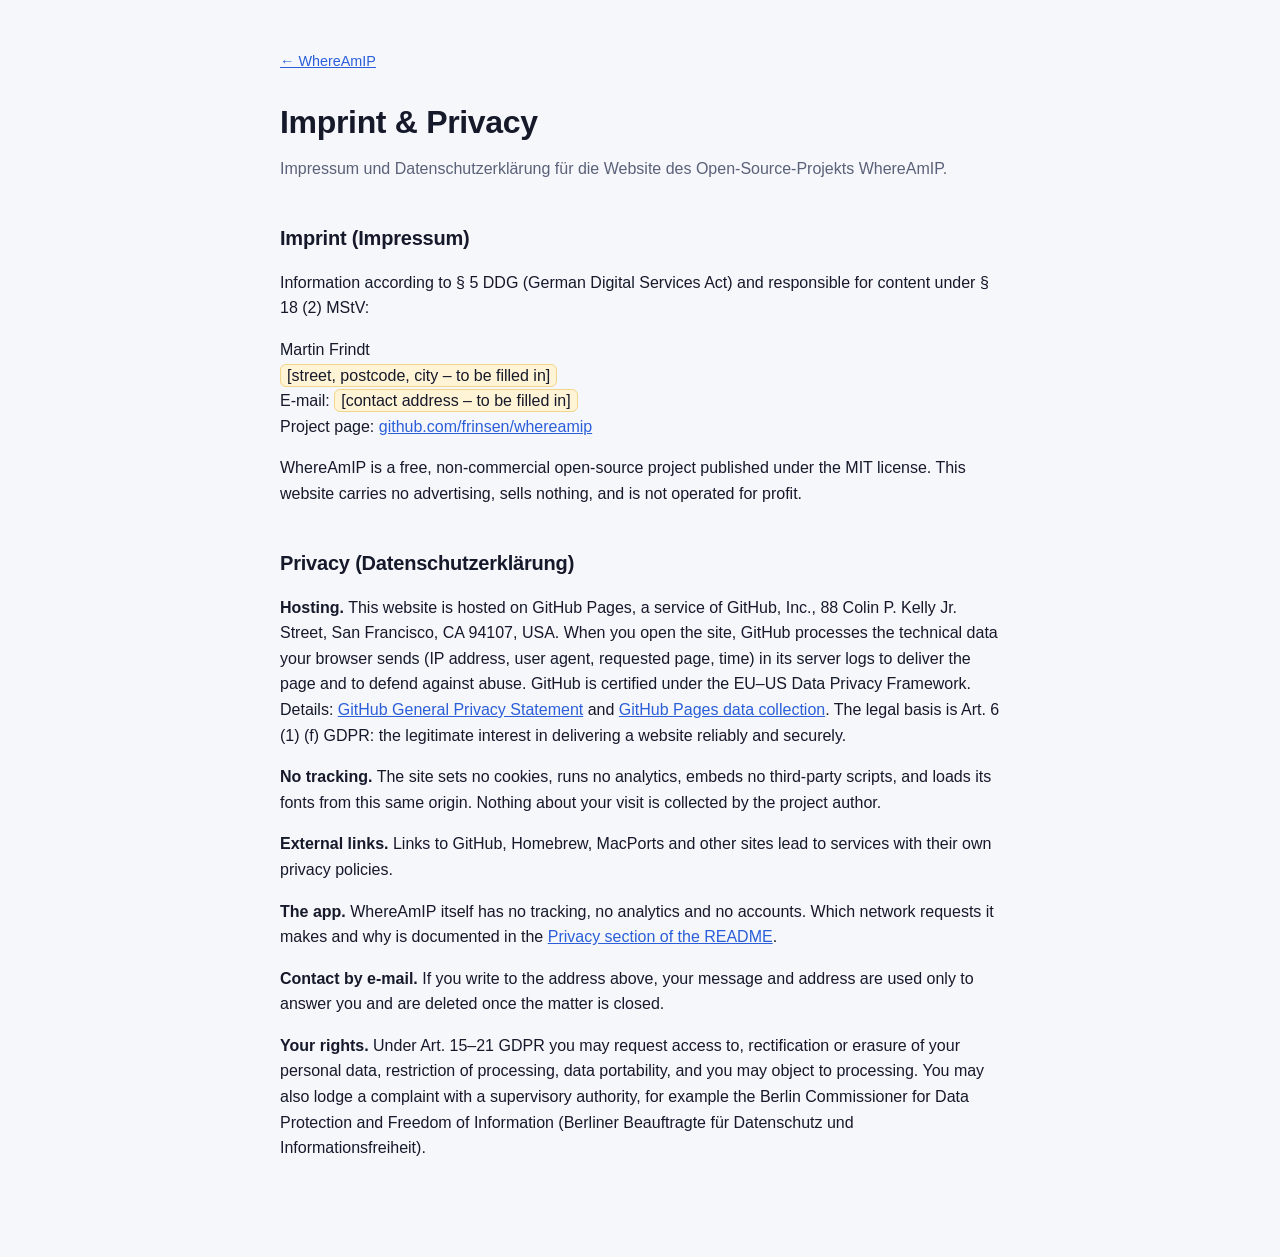
==== docs/legal.html @ 93d73229 "site + repo: visibility pass - fonts self-hosted (latin/latin-ext woff2, unicode-range lazy) — no mo" ====
<!doctype html>
<html lang="en">
<head>
<meta charset="utf-8">
<meta name="viewport" content="width=device-width, initial-scale=1">
<title>WhereAmIP – Imprint & Privacy</title>
<meta name="robots" content="noindex,follow">
<link rel="canonical" href="https://frinsen.github.io/whereamip/legal.html">
<link rel="icon" type="image/png" href="icon-256.png">
<link rel="stylesheet" href="fonts/fonts.css">
<style>
:root{color-scheme:light}
body{margin:0;background:#f6f7fb;color:#15192a;font:16px/1.6 "IBM Plex Sans",-apple-system,BlinkMacSystemFont,"Segoe UI",sans-serif}
main{max-width:720px;margin:0 auto;padding:48px 24px 80px}
h1,h2{font-family:Manrope,-apple-system,sans-serif;letter-spacing:-.01em}
h1{font-size:2rem;margin:0 0 8px}
h2{font-size:1.25rem;margin:40px 0 8px}
.sub{color:#5a6178;margin:0 0 32px}
a{color:#2b5fd9}
.todo{background:#fff4d6;border:1px solid #f0d58a;border-radius:6px;padding:2px 6px}
.back{display:inline-block;margin-bottom:24px;font-size:.9rem}
</style>
</head>
<body>
<main>
<a class="back" href="./">&larr; WhereAmIP</a>
<h1>Imprint &amp; Privacy</h1>
<p class="sub">Impressum und Datenschutzerklärung für die Website des Open-Source-Projekts WhereAmIP.</p>

<h2>Imprint (Impressum)</h2>
<p>Information according to § 5 DDG (German Digital Services Act) and responsible for content under § 18 (2) MStV:</p>
<p>Martin Frindt<br>
<span class="todo">[street, postcode, city – to be filled in]</span><br>
E-mail: <span class="todo">[contact address – to be filled in]</span><br>
Project page: <a href="https://github.com/frinsen/whereamip">github.com/frinsen/whereamip</a></p>
<p>WhereAmIP is a free, non-commercial open-source project published under the MIT license. This website carries no advertising, sells nothing, and is not operated for profit.</p>

<h2>Privacy (Datenschutzerklärung)</h2>
<p><strong>Hosting.</strong> This website is hosted on GitHub Pages, a service of GitHub, Inc., 88 Colin P. Kelly Jr. Street, San Francisco, CA 94107, USA. When you open the site, GitHub processes the technical data your browser sends (IP address, user agent, requested page, time) in its server logs to deliver the page and to defend against abuse. GitHub is certified under the EU–US Data Privacy Framework. Details: <a href="https://docs.github.com/en/site-policy/privacy-policies/github-general-privacy-statement">GitHub General Privacy Statement</a> and <a href="https://docs.github.com/en/pages/getting-started-with-github-pages/about-github-pages#data-collection">GitHub Pages data collection</a>. The legal basis is Art. 6 (1) (f) GDPR: the legitimate interest in delivering a website reliably and securely.</p>
<p><strong>No tracking.</strong> The site sets no cookies, runs no analytics, embeds no third-party scripts, and loads its fonts from this same origin. Nothing about your visit is collected by the project author.</p>
<p><strong>External links.</strong> Links to GitHub, Homebrew, MacPorts and other sites lead to services with their own privacy policies.</p>
<p><strong>The app.</strong> WhereAmIP itself has no tracking, no analytics and no accounts. Which network requests it makes and why is documented in the <a href="https://github.com/frinsen/whereamip#privacy--your-data-stays-yours">Privacy section of the README</a>.</p>
<p><strong>Contact by e-mail.</strong> If you write to the address above, your message and address are used only to answer you and are deleted once the matter is closed.</p>
<p><strong>Your rights.</strong> Under Art. 15–21 GDPR you may request access to, rectification or erasure of your personal data, restriction of processing, data portability, and you may object to processing. You may also lodge a complaint with a supervisory authority, for example the Berlin Commissioner for Data Protection and Freedom of Information (Berliner Beauftragte für Datenschutz und Informationsfreiheit).</p>
</main>
</body>
</html>
---- docs/fonts/fonts.css ----
@font-face{font-family:'IBM Plex Mono';font-style:normal;font-weight:400;font-display:swap;src:url(fonts/IBMPlexMono-400-latin-ext.woff2) format('woff2');unicode-range:U+0100-02BA, U+02BD-02C5, U+02C7-02CC, U+02CE-02D7, U+02DD-02FF, U+0304, U+0308, U+0329, U+1D00-1DBF, U+1E00-1E9F, U+1EF2-1EFF, U+2020, U+20A0-20AB, U+20AD-20C0, U+2113, U+2C60-2C7F, U+A720-A7FF}
@font-face{font-family:'IBM Plex Mono';font-style:normal;font-weight:400;font-display:swap;src:url(fonts/IBMPlexMono-400-latin.woff2) format('woff2');unicode-range:U+0000-00FF, U+0131, U+0152-0153, U+02BB-02BC, U+02C6, U+02DA, U+02DC, U+0304, U+0308, U+0329, U+2000-206F, U+20AC, U+2122, U+2191, U+2193, U+2212, U+2215, U+FEFF, U+FFFD}
@font-face{font-family:'IBM Plex Mono';font-style:normal;font-weight:500;font-display:swap;src:url(fonts/IBMPlexMono-500-latin-ext.woff2) format('woff2');unicode-range:U+0100-02BA, U+02BD-02C5, U+02C7-02CC, U+02CE-02D7, U+02DD-02FF, U+0304, U+0308, U+0329, U+1D00-1DBF, U+1E00-1E9F, U+1EF2-1EFF, U+2020, U+20A0-20AB, U+20AD-20C0, U+2113, U+2C60-2C7F, U+A720-A7FF}
@font-face{font-family:'IBM Plex Mono';font-style:normal;font-weight:500;font-display:swap;src:url(fonts/IBMPlexMono-500-latin.woff2) format('woff2');unicode-range:U+0000-00FF, U+0131, U+0152-0153, U+02BB-02BC, U+02C6, U+02DA, U+02DC, U+0304, U+0308, U+0329, U+2000-206F, U+20AC, U+2122, U+2191, U+2193, U+2212, U+2215, U+FEFF, U+FFFD}
@font-face{font-family:'IBM Plex Sans';font-style:normal;font-weight:400;font-display:swap;src:url(fonts/IBMPlexSans-400-latin-ext.woff2) format('woff2');unicode-range:U+0100-02BA, U+02BD-02C5, U+02C7-02CC, U+02CE-02D7, U+02DD-02FF, U+0304, U+0308, U+0329, U+1D00-1DBF, U+1E00-1E9F, U+1EF2-1EFF, U+2020, U+20A0-20AB, U+20AD-20C0, U+2113, U+2C60-2C7F, U+A720-A7FF}
@font-face{font-family:'IBM Plex Sans';font-style:normal;font-weight:400;font-display:swap;src:url(fonts/IBMPlexSans-400-latin.woff2) format('woff2');unicode-range:U+0000-00FF, U+0131, U+0152-0153, U+02BB-02BC, U+02C6, U+02DA, U+02DC, U+0304, U+0308, U+0329, U+2000-206F, U+20AC, U+2122, U+2191, U+2193, U+2212, U+2215, U+FEFF, U+FFFD}
@font-face{font-family:'IBM Plex Sans';font-style:normal;font-weight:500;font-display:swap;src:url(fonts/IBMPlexSans-500-latin-ext.woff2) format('woff2');unicode-range:U+0100-02BA, U+02BD-02C5, U+02C7-02CC, U+02CE-02D7, U+02DD-02FF, U+0304, U+0308, U+0329, U+1D00-1DBF, U+1E00-1E9F, U+1EF2-1EFF, U+2020, U+20A0-20AB, U+20AD-20C0, U+2113, U+2C60-2C7F, U+A720-A7FF}
@font-face{font-family:'IBM Plex Sans';font-style:normal;font-weight:500;font-display:swap;src:url(fonts/IBMPlexSans-500-latin.woff2) format('woff2');unicode-range:U+0000-00FF, U+0131, U+0152-0153, U+02BB-02BC, U+02C6, U+02DA, U+02DC, U+0304, U+0308, U+0329, U+2000-206F, U+20AC, U+2122, U+2191, U+2193, U+2212, U+2215, U+FEFF, U+FFFD}
@font-face{font-family:'IBM Plex Sans';font-style:normal;font-weight:600;font-display:swap;src:url(fonts/IBMPlexSans-600-latin-ext.woff2) format('woff2');unicode-range:U+0100-02BA, U+02BD-02C5, U+02C7-02CC, U+02CE-02D7, U+02DD-02FF, U+0304, U+0308, U+0329, U+1D00-1DBF, U+1E00-1E9F, U+1EF2-1EFF, U+2020, U+20A0-20AB, U+20AD-20C0, U+2113, U+2C60-2C7F, U+A720-A7FF}
@font-face{font-family:'IBM Plex Sans';font-style:normal;font-weight:600;font-display:swap;src:url(fonts/IBMPlexSans-600-latin.woff2) format('woff2');unicode-range:U+0000-00FF, U+0131, U+0152-0153, U+02BB-02BC, U+02C6, U+02DA, U+02DC, U+0304, U+0308, U+0329, U+2000-206F, U+20AC, U+2122, U+2191, U+2193, U+2212, U+2215, U+FEFF, U+FFFD}
@font-face{font-family:'Manrope';font-style:normal;font-weight:600;font-display:swap;src:url(fonts/Manrope-600-latin-ext.woff2) format('woff2');unicode-range:U+0100-02BA, U+02BD-02C5, U+02C7-02CC, U+02CE-02D7, U+02DD-02FF, U+0304, U+0308, U+0329, U+1D00-1DBF, U+1E00-1E9F, U+1EF2-1EFF, U+2020, U+20A0-20AB, U+20AD-20C0, U+2113, U+2C60-2C7F, U+A720-A7FF}
@font-face{font-family:'Manrope';font-style:normal;font-weight:600;font-display:swap;src:url(fonts/Manrope-600-latin.woff2) format('woff2');unicode-range:U+0000-00FF, U+0131, U+0152-0153, U+02BB-02BC, U+02C6, U+02DA, U+02DC, U+0304, U+0308, U+0329, U+2000-206F, U+20AC, U+2122, U+2191, U+2193, U+2212, U+2215, U+FEFF, U+FFFD}
@font-face{font-family:'Manrope';font-style:normal;font-weight:700;font-display:swap;src:url(fonts/Manrope-700-latin-ext.woff2) format('woff2');unicode-range:U+0100-02BA, U+02BD-02C5, U+02C7-02CC, U+02CE-02D7, U+02DD-02FF, U+0304, U+0308, U+0329, U+1D00-1DBF, U+1E00-1E9F, U+1EF2-1EFF, U+2020, U+20A0-20AB, U+20AD-20C0, U+2113, U+2C60-2C7F, U+A720-A7FF}
@font-face{font-family:'Manrope';font-style:normal;font-weight:700;font-display:swap;src:url(fonts/Manrope-700-latin.woff2) format('woff2');unicode-range:U+0000-00FF, U+0131, U+0152-0153, U+02BB-02BC, U+02C6, U+02DA, U+02DC, U+0304, U+0308, U+0329, U+2000-206F, U+20AC, U+2122, U+2191, U+2193, U+2212, U+2215, U+FEFF, U+FFFD}
@font-face{font-family:'Manrope';font-style:normal;font-weight:800;font-display:swap;src:url(fonts/Manrope-800-latin-ext.woff2) format('woff2');unicode-range:U+0100-02BA, U+02BD-02C5, U+02C7-02CC, U+02CE-02D7, U+02DD-02FF, U+0304, U+0308, U+0329, U+1D00-1DBF, U+1E00-1E9F, U+1EF2-1EFF, U+2020, U+20A0-20AB, U+20AD-20C0, U+2113, U+2C60-2C7F, U+A720-A7FF}
@font-face{font-family:'Manrope';font-style:normal;font-weight:800;font-display:swap;src:url(fonts/Manrope-800-latin.woff2) format('woff2');unicode-range:U+0000-00FF, U+0131, U+0152-0153, U+02BB-02BC, U+02C6, U+02DA, U+02DC, U+0304, U+0308, U+0329, U+2000-206F, U+20AC, U+2122, U+2191, U+2193, U+2212, U+2215, U+FEFF, U+FFFD}
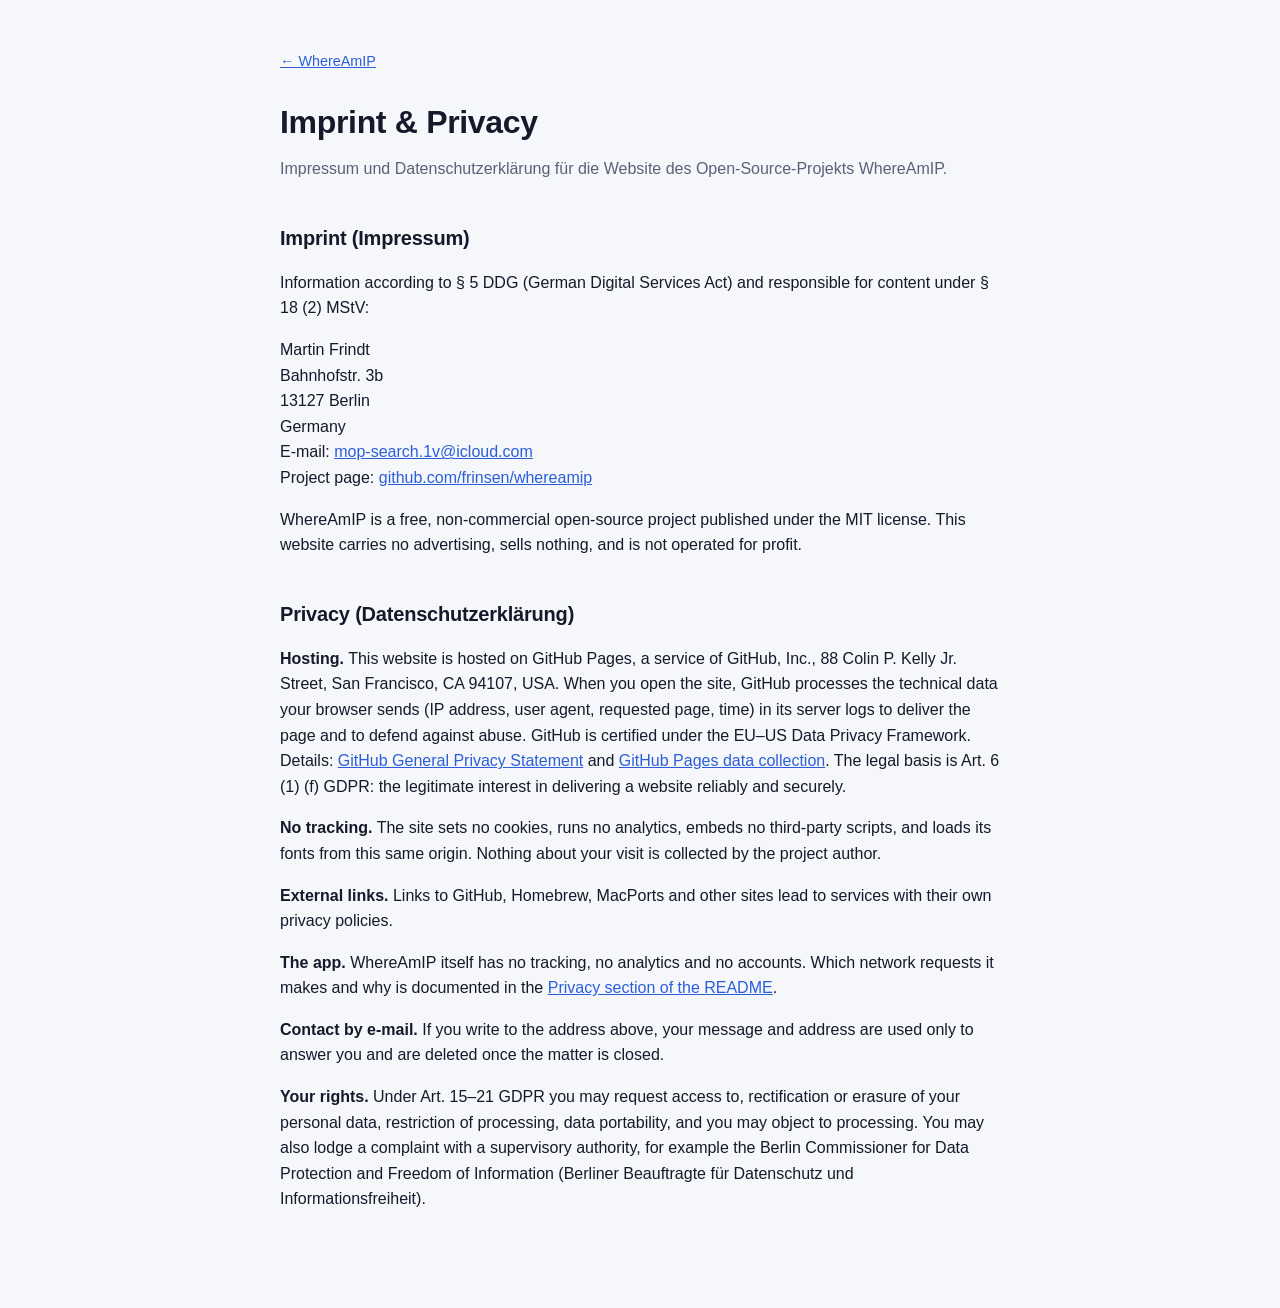
==== commit e272b6a8: "site: dedicated CLI section with a terminal mockup; imprint filled in Terminal output mirrors the re" ====
--- a/docs/legal.html
+++ b/docs/legal.html
@@ -30,8 +30,8 @@
 <h2>Imprint (Impressum)</h2>
 <p>Information according to § 5 DDG (German Digital Services Act) and responsible for content under § 18 (2) MStV:</p>
 <p>Martin Frindt<br>
-<span class="todo">[street, postcode, city – to be filled in]</span><br>
-E-mail: <span class="todo">[contact address – to be filled in]</span><br>
+Bahnhofstr. 3b<br>13127 Berlin<br>Germany<br>
+E-mail: <a href="mailto:mop-search.1v@icloud.com">mop-search.1v@icloud.com</a><br>
 Project page: <a href="https://github.com/frinsen/whereamip">github.com/frinsen/whereamip</a></p>
 <p>WhereAmIP is a free, non-commercial open-source project published under the MIT license. This website carries no advertising, sells nothing, and is not operated for profit.</p>
 
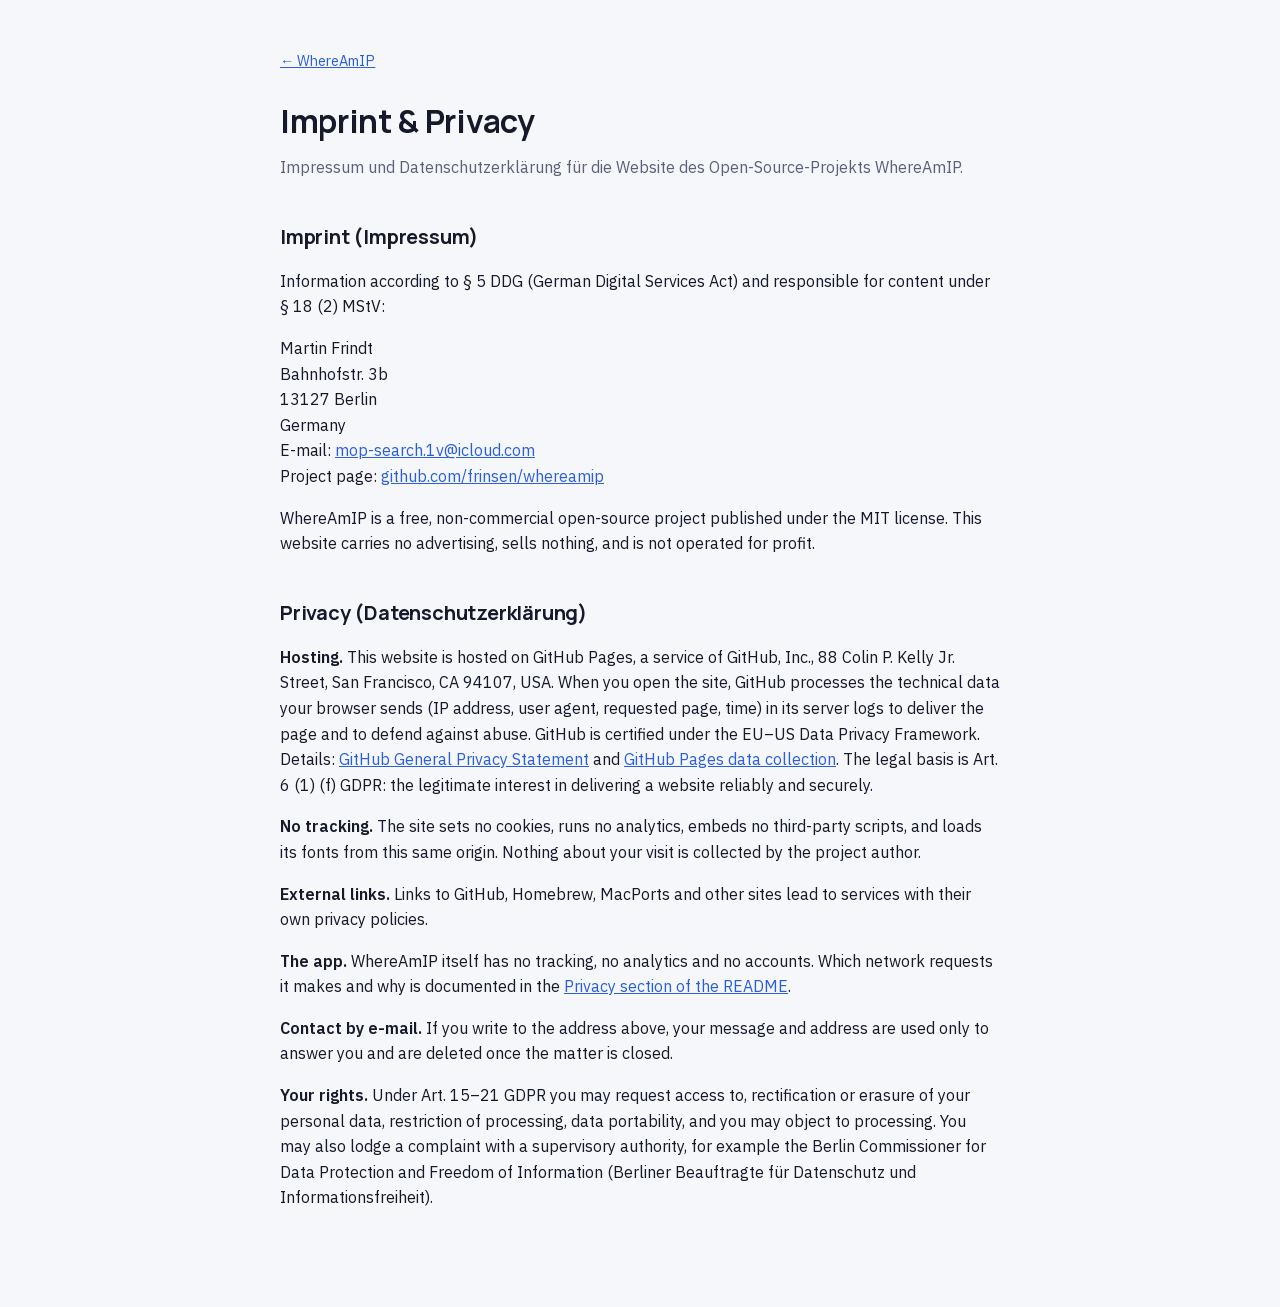
==== commit d4e30fed: "site: cache-bust fonts.css so browsers drop the broken copy Co-Authored-By: Claude Fable 5.1 <norepl" ====
--- a/docs/legal.html
+++ b/docs/legal.html
@@ -7,7 +7,7 @@
 <meta name="robots" content="noindex,follow">
 <link rel="canonical" href="https://frinsen.github.io/whereamip/legal.html">
 <link rel="icon" type="image/png" href="icon-256.png">
-<link rel="stylesheet" href="fonts/fonts.css">
+<link rel="stylesheet" href="fonts/fonts.css?v=2">
 <style>
 :root{color-scheme:light}
 body{margin:0;background:#f6f7fb;color:#15192a;font:16px/1.6 "IBM Plex Sans",-apple-system,BlinkMacSystemFont,"Segoe UI",sans-serif}
--- a/docs/fonts/fonts.css
+++ b/docs/fonts/fonts.css
@@ -1,16 +1,16 @@
-@font-face{font-family:'IBM Plex Mono';font-style:normal;font-weight:400;font-display:swap;src:url(fonts/IBMPlexMono-400-latin-ext.woff2) format('woff2');unicode-range:U+0100-02BA, U+02BD-02C5, U+02C7-02CC, U+02CE-02D7, U+02DD-02FF, U+0304, U+0308, U+0329, U+1D00-1DBF, U+1E00-1E9F, U+1EF2-1EFF, U+2020, U+20A0-20AB, U+20AD-20C0, U+2113, U+2C60-2C7F, U+A720-A7FF}
-@font-face{font-family:'IBM Plex Mono';font-style:normal;font-weight:400;font-display:swap;src:url(fonts/IBMPlexMono-400-latin.woff2) format('woff2');unicode-range:U+0000-00FF, U+0131, U+0152-0153, U+02BB-02BC, U+02C6, U+02DA, U+02DC, U+0304, U+0308, U+0329, U+2000-206F, U+20AC, U+2122, U+2191, U+2193, U+2212, U+2215, U+FEFF, U+FFFD}
-@font-face{font-family:'IBM Plex Mono';font-style:normal;font-weight:500;font-display:swap;src:url(fonts/IBMPlexMono-500-latin-ext.woff2) format('woff2');unicode-range:U+0100-02BA, U+02BD-02C5, U+02C7-02CC, U+02CE-02D7, U+02DD-02FF, U+0304, U+0308, U+0329, U+1D00-1DBF, U+1E00-1E9F, U+1EF2-1EFF, U+2020, U+20A0-20AB, U+20AD-20C0, U+2113, U+2C60-2C7F, U+A720-A7FF}
-@font-face{font-family:'IBM Plex Mono';font-style:normal;font-weight:500;font-display:swap;src:url(fonts/IBMPlexMono-500-latin.woff2) format('woff2');unicode-range:U+0000-00FF, U+0131, U+0152-0153, U+02BB-02BC, U+02C6, U+02DA, U+02DC, U+0304, U+0308, U+0329, U+2000-206F, U+20AC, U+2122, U+2191, U+2193, U+2212, U+2215, U+FEFF, U+FFFD}
-@font-face{font-family:'IBM Plex Sans';font-style:normal;font-weight:400;font-display:swap;src:url(fonts/IBMPlexSans-400-latin-ext.woff2) format('woff2');unicode-range:U+0100-02BA, U+02BD-02C5, U+02C7-02CC, U+02CE-02D7, U+02DD-02FF, U+0304, U+0308, U+0329, U+1D00-1DBF, U+1E00-1E9F, U+1EF2-1EFF, U+2020, U+20A0-20AB, U+20AD-20C0, U+2113, U+2C60-2C7F, U+A720-A7FF}
-@font-face{font-family:'IBM Plex Sans';font-style:normal;font-weight:400;font-display:swap;src:url(fonts/IBMPlexSans-400-latin.woff2) format('woff2');unicode-range:U+0000-00FF, U+0131, U+0152-0153, U+02BB-02BC, U+02C6, U+02DA, U+02DC, U+0304, U+0308, U+0329, U+2000-206F, U+20AC, U+2122, U+2191, U+2193, U+2212, U+2215, U+FEFF, U+FFFD}
-@font-face{font-family:'IBM Plex Sans';font-style:normal;font-weight:500;font-display:swap;src:url(fonts/IBMPlexSans-500-latin-ext.woff2) format('woff2');unicode-range:U+0100-02BA, U+02BD-02C5, U+02C7-02CC, U+02CE-02D7, U+02DD-02FF, U+0304, U+0308, U+0329, U+1D00-1DBF, U+1E00-1E9F, U+1EF2-1EFF, U+2020, U+20A0-20AB, U+20AD-20C0, U+2113, U+2C60-2C7F, U+A720-A7FF}
-@font-face{font-family:'IBM Plex Sans';font-style:normal;font-weight:500;font-display:swap;src:url(fonts/IBMPlexSans-500-latin.woff2) format('woff2');unicode-range:U+0000-00FF, U+0131, U+0152-0153, U+02BB-02BC, U+02C6, U+02DA, U+02DC, U+0304, U+0308, U+0329, U+2000-206F, U+20AC, U+2122, U+2191, U+2193, U+2212, U+2215, U+FEFF, U+FFFD}
-@font-face{font-family:'IBM Plex Sans';font-style:normal;font-weight:600;font-display:swap;src:url(fonts/IBMPlexSans-600-latin-ext.woff2) format('woff2');unicode-range:U+0100-02BA, U+02BD-02C5, U+02C7-02CC, U+02CE-02D7, U+02DD-02FF, U+0304, U+0308, U+0329, U+1D00-1DBF, U+1E00-1E9F, U+1EF2-1EFF, U+2020, U+20A0-20AB, U+20AD-20C0, U+2113, U+2C60-2C7F, U+A720-A7FF}
-@font-face{font-family:'IBM Plex Sans';font-style:normal;font-weight:600;font-display:swap;src:url(fonts/IBMPlexSans-600-latin.woff2) format('woff2');unicode-range:U+0000-00FF, U+0131, U+0152-0153, U+02BB-02BC, U+02C6, U+02DA, U+02DC, U+0304, U+0308, U+0329, U+2000-206F, U+20AC, U+2122, U+2191, U+2193, U+2212, U+2215, U+FEFF, U+FFFD}
-@font-face{font-family:'Manrope';font-style:normal;font-weight:600;font-display:swap;src:url(fonts/Manrope-600-latin-ext.woff2) format('woff2');unicode-range:U+0100-02BA, U+02BD-02C5, U+02C7-02CC, U+02CE-02D7, U+02DD-02FF, U+0304, U+0308, U+0329, U+1D00-1DBF, U+1E00-1E9F, U+1EF2-1EFF, U+2020, U+20A0-20AB, U+20AD-20C0, U+2113, U+2C60-2C7F, U+A720-A7FF}
-@font-face{font-family:'Manrope';font-style:normal;font-weight:600;font-display:swap;src:url(fonts/Manrope-600-latin.woff2) format('woff2');unicode-range:U+0000-00FF, U+0131, U+0152-0153, U+02BB-02BC, U+02C6, U+02DA, U+02DC, U+0304, U+0308, U+0329, U+2000-206F, U+20AC, U+2122, U+2191, U+2193, U+2212, U+2215, U+FEFF, U+FFFD}
-@font-face{font-family:'Manrope';font-style:normal;font-weight:700;font-display:swap;src:url(fonts/Manrope-700-latin-ext.woff2) format('woff2');unicode-range:U+0100-02BA, U+02BD-02C5, U+02C7-02CC, U+02CE-02D7, U+02DD-02FF, U+0304, U+0308, U+0329, U+1D00-1DBF, U+1E00-1E9F, U+1EF2-1EFF, U+2020, U+20A0-20AB, U+20AD-20C0, U+2113, U+2C60-2C7F, U+A720-A7FF}
-@font-face{font-family:'Manrope';font-style:normal;font-weight:700;font-display:swap;src:url(fonts/Manrope-700-latin.woff2) format('woff2');unicode-range:U+0000-00FF, U+0131, U+0152-0153, U+02BB-02BC, U+02C6, U+02DA, U+02DC, U+0304, U+0308, U+0329, U+2000-206F, U+20AC, U+2122, U+2191, U+2193, U+2212, U+2215, U+FEFF, U+FFFD}
-@font-face{font-family:'Manrope';font-style:normal;font-weight:800;font-display:swap;src:url(fonts/Manrope-800-latin-ext.woff2) format('woff2');unicode-range:U+0100-02BA, U+02BD-02C5, U+02C7-02CC, U+02CE-02D7, U+02DD-02FF, U+0304, U+0308, U+0329, U+1D00-1DBF, U+1E00-1E9F, U+1EF2-1EFF, U+2020, U+20A0-20AB, U+20AD-20C0, U+2113, U+2C60-2C7F, U+A720-A7FF}
-@font-face{font-family:'Manrope';font-style:normal;font-weight:800;font-display:swap;src:url(fonts/Manrope-800-latin.woff2) format('woff2');unicode-range:U+0000-00FF, U+0131, U+0152-0153, U+02BB-02BC, U+02C6, U+02DA, U+02DC, U+0304, U+0308, U+0329, U+2000-206F, U+20AC, U+2122, U+2191, U+2193, U+2212, U+2215, U+FEFF, U+FFFD}
+@font-face{font-family:'IBM Plex Mono';font-style:normal;font-weight:400;font-display:swap;src:url(IBMPlexMono-400-latin-ext.woff2) format('woff2');unicode-range:U+0100-02BA, U+02BD-02C5, U+02C7-02CC, U+02CE-02D7, U+02DD-02FF, U+0304, U+0308, U+0329, U+1D00-1DBF, U+1E00-1E9F, U+1EF2-1EFF, U+2020, U+20A0-20AB, U+20AD-20C0, U+2113, U+2C60-2C7F, U+A720-A7FF}
+@font-face{font-family:'IBM Plex Mono';font-style:normal;font-weight:400;font-display:swap;src:url(IBMPlexMono-400-latin.woff2) format('woff2');unicode-range:U+0000-00FF, U+0131, U+0152-0153, U+02BB-02BC, U+02C6, U+02DA, U+02DC, U+0304, U+0308, U+0329, U+2000-206F, U+20AC, U+2122, U+2191, U+2193, U+2212, U+2215, U+FEFF, U+FFFD}
+@font-face{font-family:'IBM Plex Mono';font-style:normal;font-weight:500;font-display:swap;src:url(IBMPlexMono-500-latin-ext.woff2) format('woff2');unicode-range:U+0100-02BA, U+02BD-02C5, U+02C7-02CC, U+02CE-02D7, U+02DD-02FF, U+0304, U+0308, U+0329, U+1D00-1DBF, U+1E00-1E9F, U+1EF2-1EFF, U+2020, U+20A0-20AB, U+20AD-20C0, U+2113, U+2C60-2C7F, U+A720-A7FF}
+@font-face{font-family:'IBM Plex Mono';font-style:normal;font-weight:500;font-display:swap;src:url(IBMPlexMono-500-latin.woff2) format('woff2');unicode-range:U+0000-00FF, U+0131, U+0152-0153, U+02BB-02BC, U+02C6, U+02DA, U+02DC, U+0304, U+0308, U+0329, U+2000-206F, U+20AC, U+2122, U+2191, U+2193, U+2212, U+2215, U+FEFF, U+FFFD}
+@font-face{font-family:'IBM Plex Sans';font-style:normal;font-weight:400;font-display:swap;src:url(IBMPlexSans-400-latin-ext.woff2) format('woff2');unicode-range:U+0100-02BA, U+02BD-02C5, U+02C7-02CC, U+02CE-02D7, U+02DD-02FF, U+0304, U+0308, U+0329, U+1D00-1DBF, U+1E00-1E9F, U+1EF2-1EFF, U+2020, U+20A0-20AB, U+20AD-20C0, U+2113, U+2C60-2C7F, U+A720-A7FF}
+@font-face{font-family:'IBM Plex Sans';font-style:normal;font-weight:400;font-display:swap;src:url(IBMPlexSans-400-latin.woff2) format('woff2');unicode-range:U+0000-00FF, U+0131, U+0152-0153, U+02BB-02BC, U+02C6, U+02DA, U+02DC, U+0304, U+0308, U+0329, U+2000-206F, U+20AC, U+2122, U+2191, U+2193, U+2212, U+2215, U+FEFF, U+FFFD}
+@font-face{font-family:'IBM Plex Sans';font-style:normal;font-weight:500;font-display:swap;src:url(IBMPlexSans-500-latin-ext.woff2) format('woff2');unicode-range:U+0100-02BA, U+02BD-02C5, U+02C7-02CC, U+02CE-02D7, U+02DD-02FF, U+0304, U+0308, U+0329, U+1D00-1DBF, U+1E00-1E9F, U+1EF2-1EFF, U+2020, U+20A0-20AB, U+20AD-20C0, U+2113, U+2C60-2C7F, U+A720-A7FF}
+@font-face{font-family:'IBM Plex Sans';font-style:normal;font-weight:500;font-display:swap;src:url(IBMPlexSans-500-latin.woff2) format('woff2');unicode-range:U+0000-00FF, U+0131, U+0152-0153, U+02BB-02BC, U+02C6, U+02DA, U+02DC, U+0304, U+0308, U+0329, U+2000-206F, U+20AC, U+2122, U+2191, U+2193, U+2212, U+2215, U+FEFF, U+FFFD}
+@font-face{font-family:'IBM Plex Sans';font-style:normal;font-weight:600;font-display:swap;src:url(IBMPlexSans-600-latin-ext.woff2) format('woff2');unicode-range:U+0100-02BA, U+02BD-02C5, U+02C7-02CC, U+02CE-02D7, U+02DD-02FF, U+0304, U+0308, U+0329, U+1D00-1DBF, U+1E00-1E9F, U+1EF2-1EFF, U+2020, U+20A0-20AB, U+20AD-20C0, U+2113, U+2C60-2C7F, U+A720-A7FF}
+@font-face{font-family:'IBM Plex Sans';font-style:normal;font-weight:600;font-display:swap;src:url(IBMPlexSans-600-latin.woff2) format('woff2');unicode-range:U+0000-00FF, U+0131, U+0152-0153, U+02BB-02BC, U+02C6, U+02DA, U+02DC, U+0304, U+0308, U+0329, U+2000-206F, U+20AC, U+2122, U+2191, U+2193, U+2212, U+2215, U+FEFF, U+FFFD}
+@font-face{font-family:'Manrope';font-style:normal;font-weight:600;font-display:swap;src:url(Manrope-600-latin-ext.woff2) format('woff2');unicode-range:U+0100-02BA, U+02BD-02C5, U+02C7-02CC, U+02CE-02D7, U+02DD-02FF, U+0304, U+0308, U+0329, U+1D00-1DBF, U+1E00-1E9F, U+1EF2-1EFF, U+2020, U+20A0-20AB, U+20AD-20C0, U+2113, U+2C60-2C7F, U+A720-A7FF}
+@font-face{font-family:'Manrope';font-style:normal;font-weight:600;font-display:swap;src:url(Manrope-600-latin.woff2) format('woff2');unicode-range:U+0000-00FF, U+0131, U+0152-0153, U+02BB-02BC, U+02C6, U+02DA, U+02DC, U+0304, U+0308, U+0329, U+2000-206F, U+20AC, U+2122, U+2191, U+2193, U+2212, U+2215, U+FEFF, U+FFFD}
+@font-face{font-family:'Manrope';font-style:normal;font-weight:700;font-display:swap;src:url(Manrope-700-latin-ext.woff2) format('woff2');unicode-range:U+0100-02BA, U+02BD-02C5, U+02C7-02CC, U+02CE-02D7, U+02DD-02FF, U+0304, U+0308, U+0329, U+1D00-1DBF, U+1E00-1E9F, U+1EF2-1EFF, U+2020, U+20A0-20AB, U+20AD-20C0, U+2113, U+2C60-2C7F, U+A720-A7FF}
+@font-face{font-family:'Manrope';font-style:normal;font-weight:700;font-display:swap;src:url(Manrope-700-latin.woff2) format('woff2');unicode-range:U+0000-00FF, U+0131, U+0152-0153, U+02BB-02BC, U+02C6, U+02DA, U+02DC, U+0304, U+0308, U+0329, U+2000-206F, U+20AC, U+2122, U+2191, U+2193, U+2212, U+2215, U+FEFF, U+FFFD}
+@font-face{font-family:'Manrope';font-style:normal;font-weight:800;font-display:swap;src:url(Manrope-800-latin-ext.woff2) format('woff2');unicode-range:U+0100-02BA, U+02BD-02C5, U+02C7-02CC, U+02CE-02D7, U+02DD-02FF, U+0304, U+0308, U+0329, U+1D00-1DBF, U+1E00-1E9F, U+1EF2-1EFF, U+2020, U+20A0-20AB, U+20AD-20C0, U+2113, U+2C60-2C7F, U+A720-A7FF}
+@font-face{font-family:'Manrope';font-style:normal;font-weight:800;font-display:swap;src:url(Manrope-800-latin.woff2) format('woff2');unicode-range:U+0000-00FF, U+0131, U+0152-0153, U+02BB-02BC, U+02C6, U+02DA, U+02DC, U+0304, U+0308, U+0329, U+2000-206F, U+20AC, U+2122, U+2191, U+2193, U+2212, U+2215, U+FEFF, U+FFFD}
